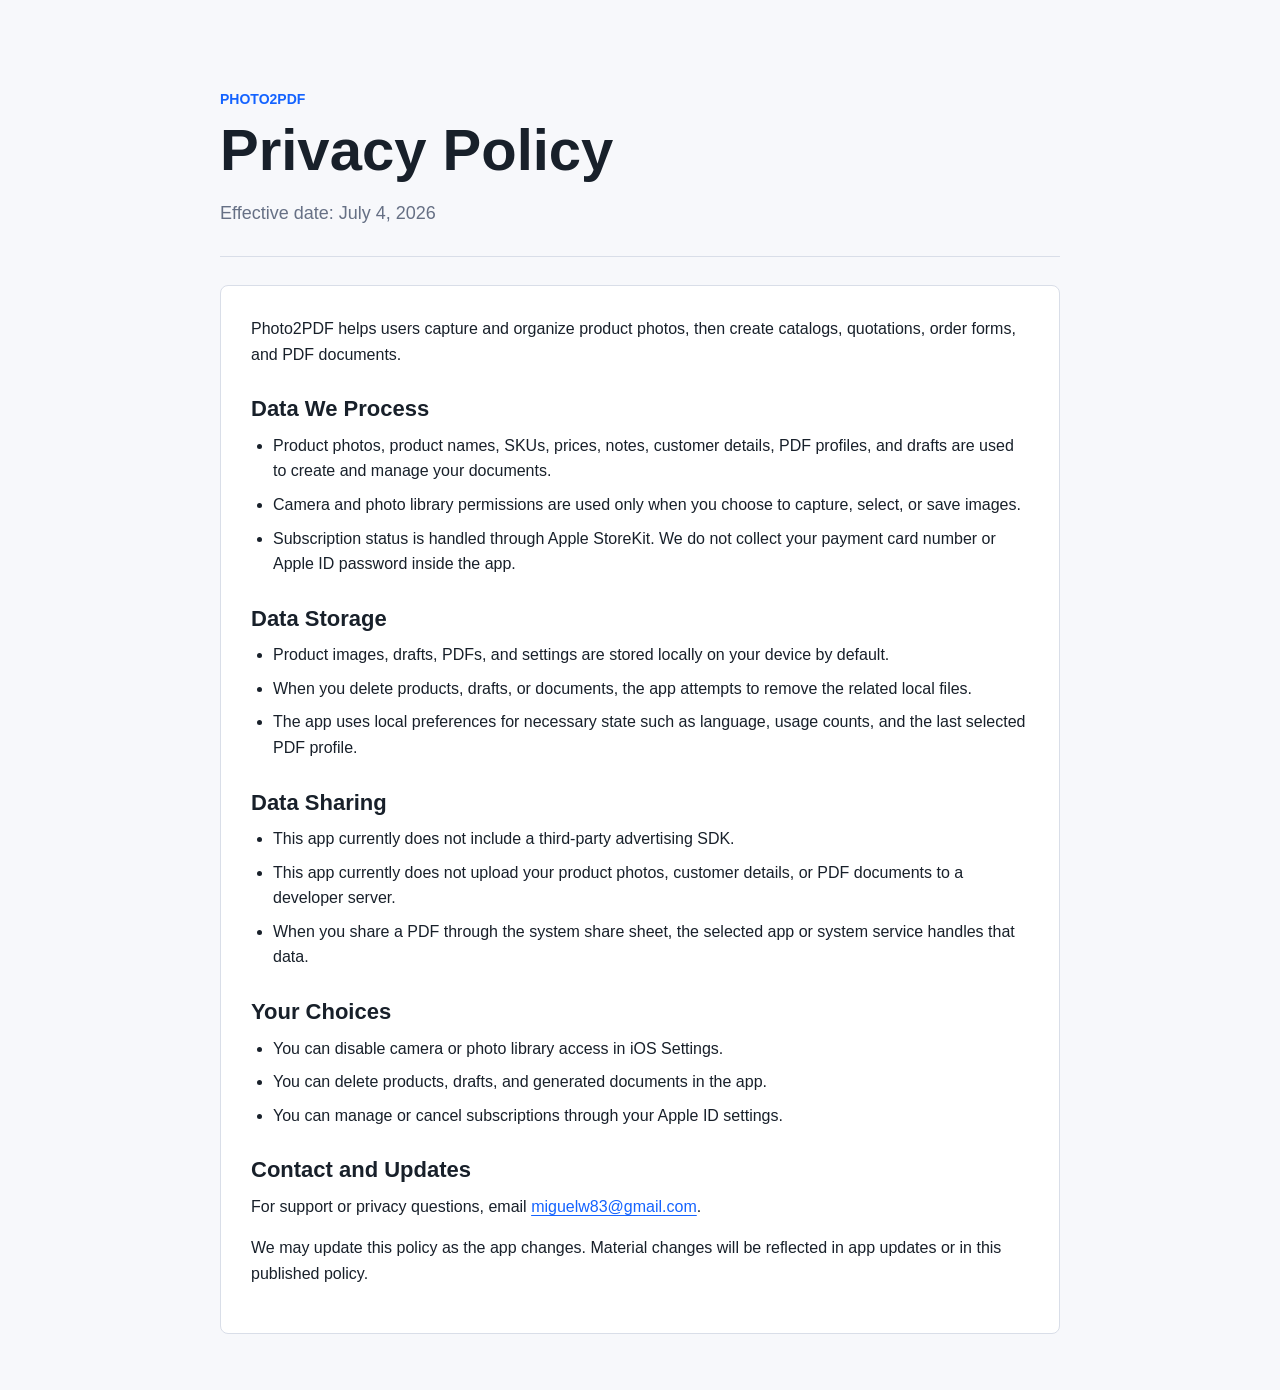
==== privacy.html @ 6a0d2380 "Add Photo2PDF support site" ====
<!doctype html>
<html lang="en">
<head>
  <meta charset="utf-8">
  <meta name="viewport" content="width=device-width, initial-scale=1">
  <title>Photo2PDF Privacy Policy</title>
  <meta name="description" content="Privacy policy for Photo2PDF.">
  <link rel="stylesheet" href="styles.css">
</head>
<body>
  <main class="page">
    <section class="hero">
      <p class="eyebrow">Photo2PDF</p>
      <h1>Privacy Policy</h1>
      <p class="lede">Effective date: July 4, 2026</p>
    </section>

    <section class="content">
      <p>
        Photo2PDF helps users capture and organize product photos, then create catalogs,
        quotations, order forms, and PDF documents.
      </p>

      <h2>Data We Process</h2>
      <ul>
        <li>Product photos, product names, SKUs, prices, notes, customer details, PDF profiles, and drafts are used to create and manage your documents.</li>
        <li>Camera and photo library permissions are used only when you choose to capture, select, or save images.</li>
        <li>Subscription status is handled through Apple StoreKit. We do not collect your payment card number or Apple ID password inside the app.</li>
      </ul>

      <h2>Data Storage</h2>
      <ul>
        <li>Product images, drafts, PDFs, and settings are stored locally on your device by default.</li>
        <li>When you delete products, drafts, or documents, the app attempts to remove the related local files.</li>
        <li>The app uses local preferences for necessary state such as language, usage counts, and the last selected PDF profile.</li>
      </ul>

      <h2>Data Sharing</h2>
      <ul>
        <li>This app currently does not include a third-party advertising SDK.</li>
        <li>This app currently does not upload your product photos, customer details, or PDF documents to a developer server.</li>
        <li>When you share a PDF through the system share sheet, the selected app or system service handles that data.</li>
      </ul>

      <h2>Your Choices</h2>
      <ul>
        <li>You can disable camera or photo library access in iOS Settings.</li>
        <li>You can delete products, drafts, and generated documents in the app.</li>
        <li>You can manage or cancel subscriptions through your Apple ID settings.</li>
      </ul>

      <h2>Contact and Updates</h2>
      <p>
        For support or privacy questions, email
        <a href="mailto:miguelw83@gmail.com">miguelw83@gmail.com</a>.
      </p>
      <p>
        We may update this policy as the app changes. Material changes will be reflected
        in app updates or in this published policy.
      </p>
    </section>
  </main>
</body>
</html>
---- styles.css ----
:root {
  color-scheme: light;
  --bg: #f7f8fb;
  --surface: #ffffff;
  --text: #18202a;
  --muted: #667085;
  --line: #d9dee8;
  --accent: #1463ff;
}

* {
  box-sizing: border-box;
}

body {
  margin: 0;
  background: var(--bg);
  color: var(--text);
  font-family: -apple-system, BlinkMacSystemFont, "Segoe UI", sans-serif;
  line-height: 1.6;
}

a {
  color: var(--accent);
  text-decoration-thickness: 1px;
  text-underline-offset: 3px;
}

.page {
  width: min(840px, calc(100% - 32px));
  margin: 0 auto;
  padding: 56px 0;
}

.hero {
  padding: 32px 0 28px;
  border-bottom: 1px solid var(--line);
}

.eyebrow {
  margin: 0 0 10px;
  color: var(--accent);
  font-size: 14px;
  font-weight: 700;
  letter-spacing: 0;
  text-transform: uppercase;
}

h1 {
  margin: 0;
  font-size: clamp(36px, 6vw, 58px);
  line-height: 1.05;
  letter-spacing: 0;
}

.lede {
  max-width: 680px;
  margin: 18px 0 0;
  color: var(--muted);
  font-size: 18px;
}

.content {
  margin-top: 28px;
  padding: 30px;
  background: var(--surface);
  border: 1px solid var(--line);
  border-radius: 8px;
}

h2 {
  margin: 28px 0 10px;
  font-size: 22px;
  line-height: 1.25;
  letter-spacing: 0;
}

h2:first-child {
  margin-top: 0;
}

p {
  margin: 0 0 16px;
}

ul {
  margin: 0 0 18px;
  padding-left: 22px;
}

li + li {
  margin-top: 8px;
}

@media (max-width: 560px) {
  .page {
    width: min(100% - 24px, 840px);
    padding: 28px 0;
  }

  .content {
    padding: 22px;
  }
}
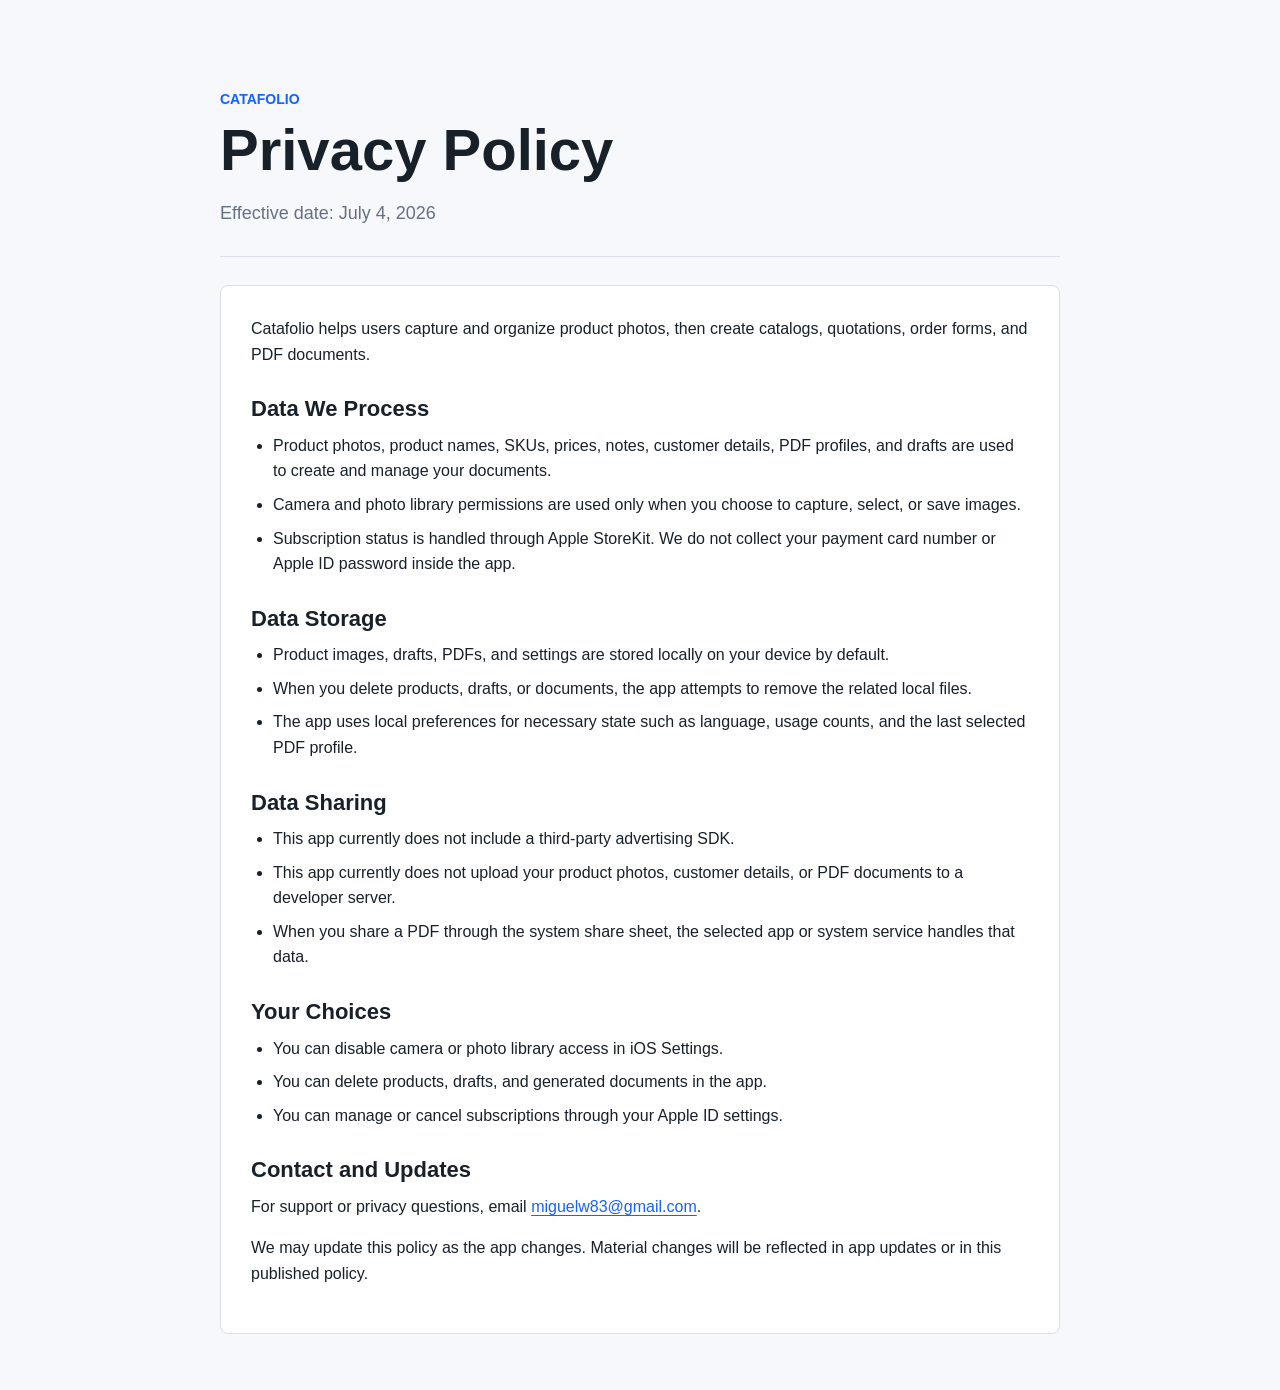
==== commit 23655710: "Align public privacy.html branding with Catafolio" ====
--- a/privacy.html
+++ b/privacy.html
@@ -3,21 +3,21 @@
 <head>
   <meta charset="utf-8">
   <meta name="viewport" content="width=device-width, initial-scale=1">
-  <title>Photo2PDF Privacy Policy</title>
-  <meta name="description" content="Privacy policy for Photo2PDF.">
+  <title>Catafolio Privacy Policy</title>
+  <meta name="description" content="Privacy policy for Catafolio.">
   <link rel="stylesheet" href="styles.css">
 </head>
 <body>
   <main class="page">
     <section class="hero">
-      <p class="eyebrow">Photo2PDF</p>
+      <p class="eyebrow">Catafolio</p>
       <h1>Privacy Policy</h1>
       <p class="lede">Effective date: July 4, 2026</p>
     </section>
 
     <section class="content">
       <p>
-        Photo2PDF helps users capture and organize product photos, then create catalogs,
+        Catafolio helps users capture and organize product photos, then create catalogs,
         quotations, order forms, and PDF documents.
       </p>
 
